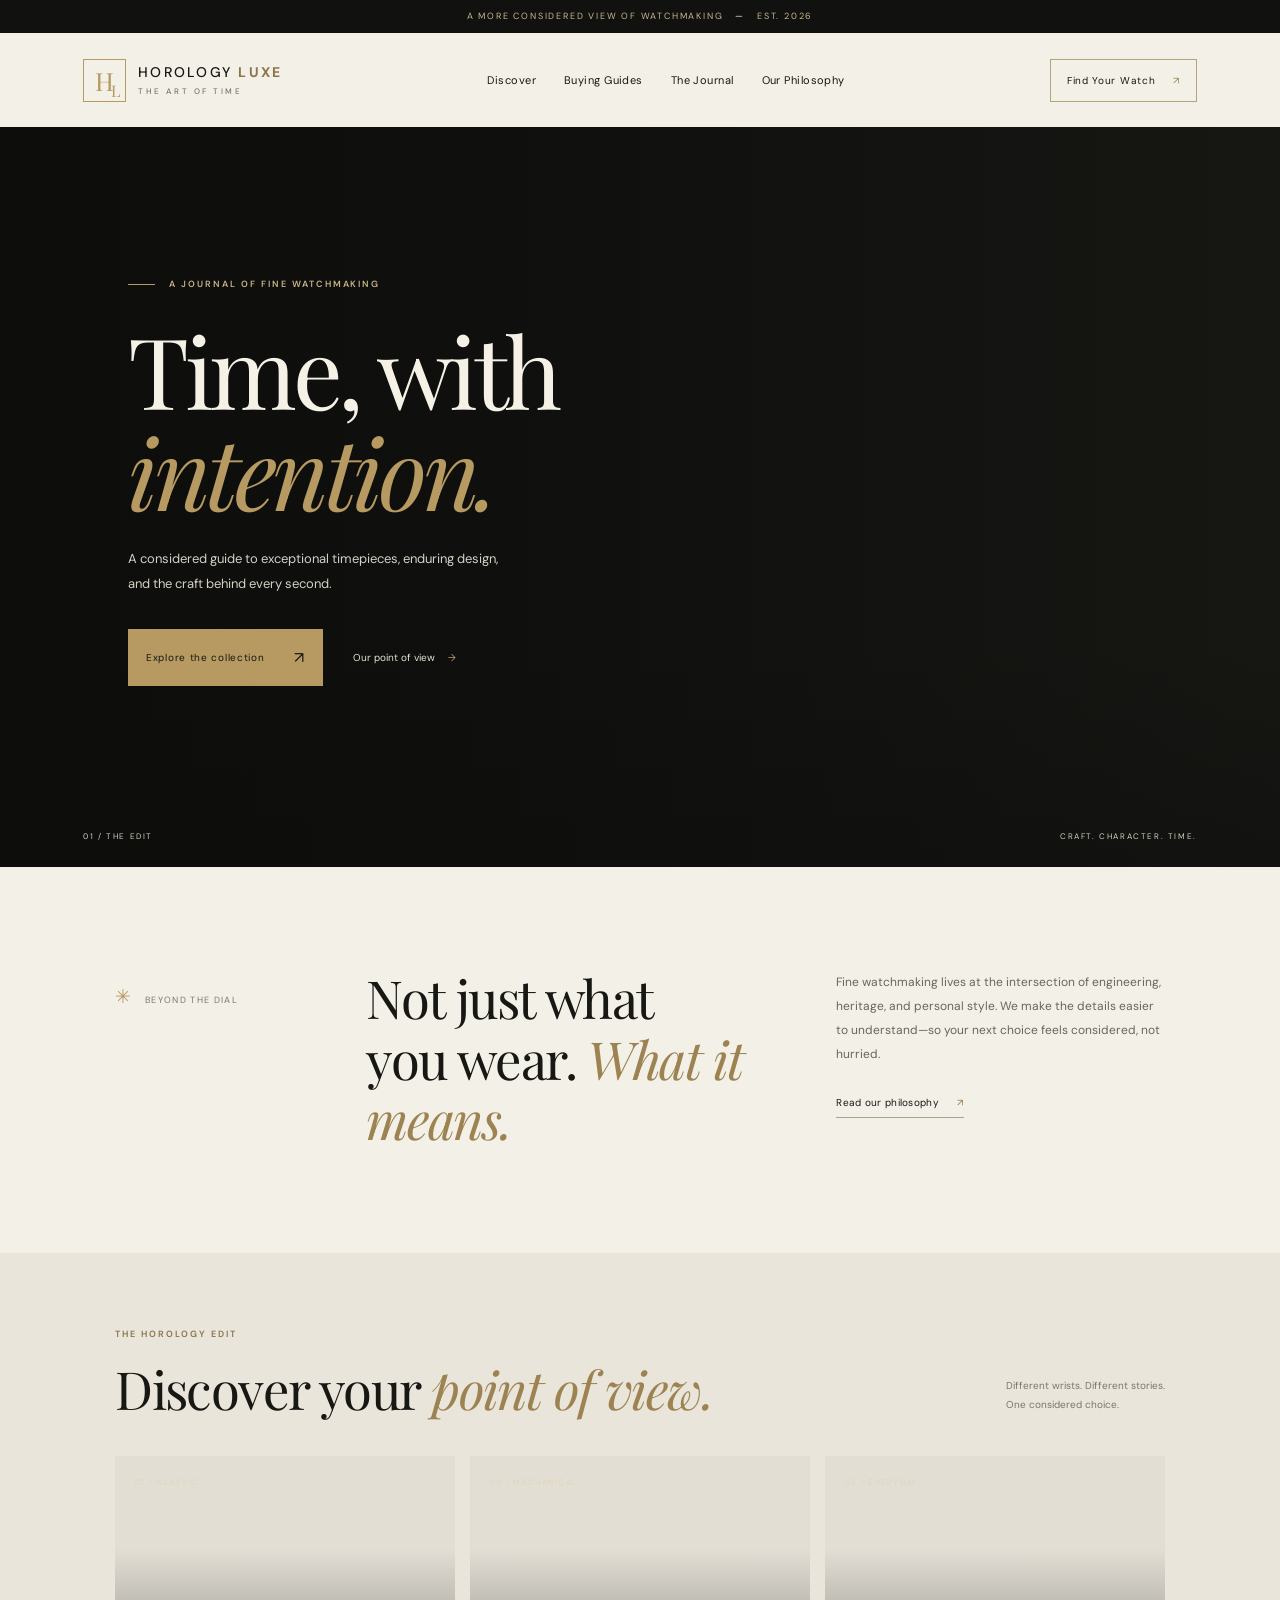
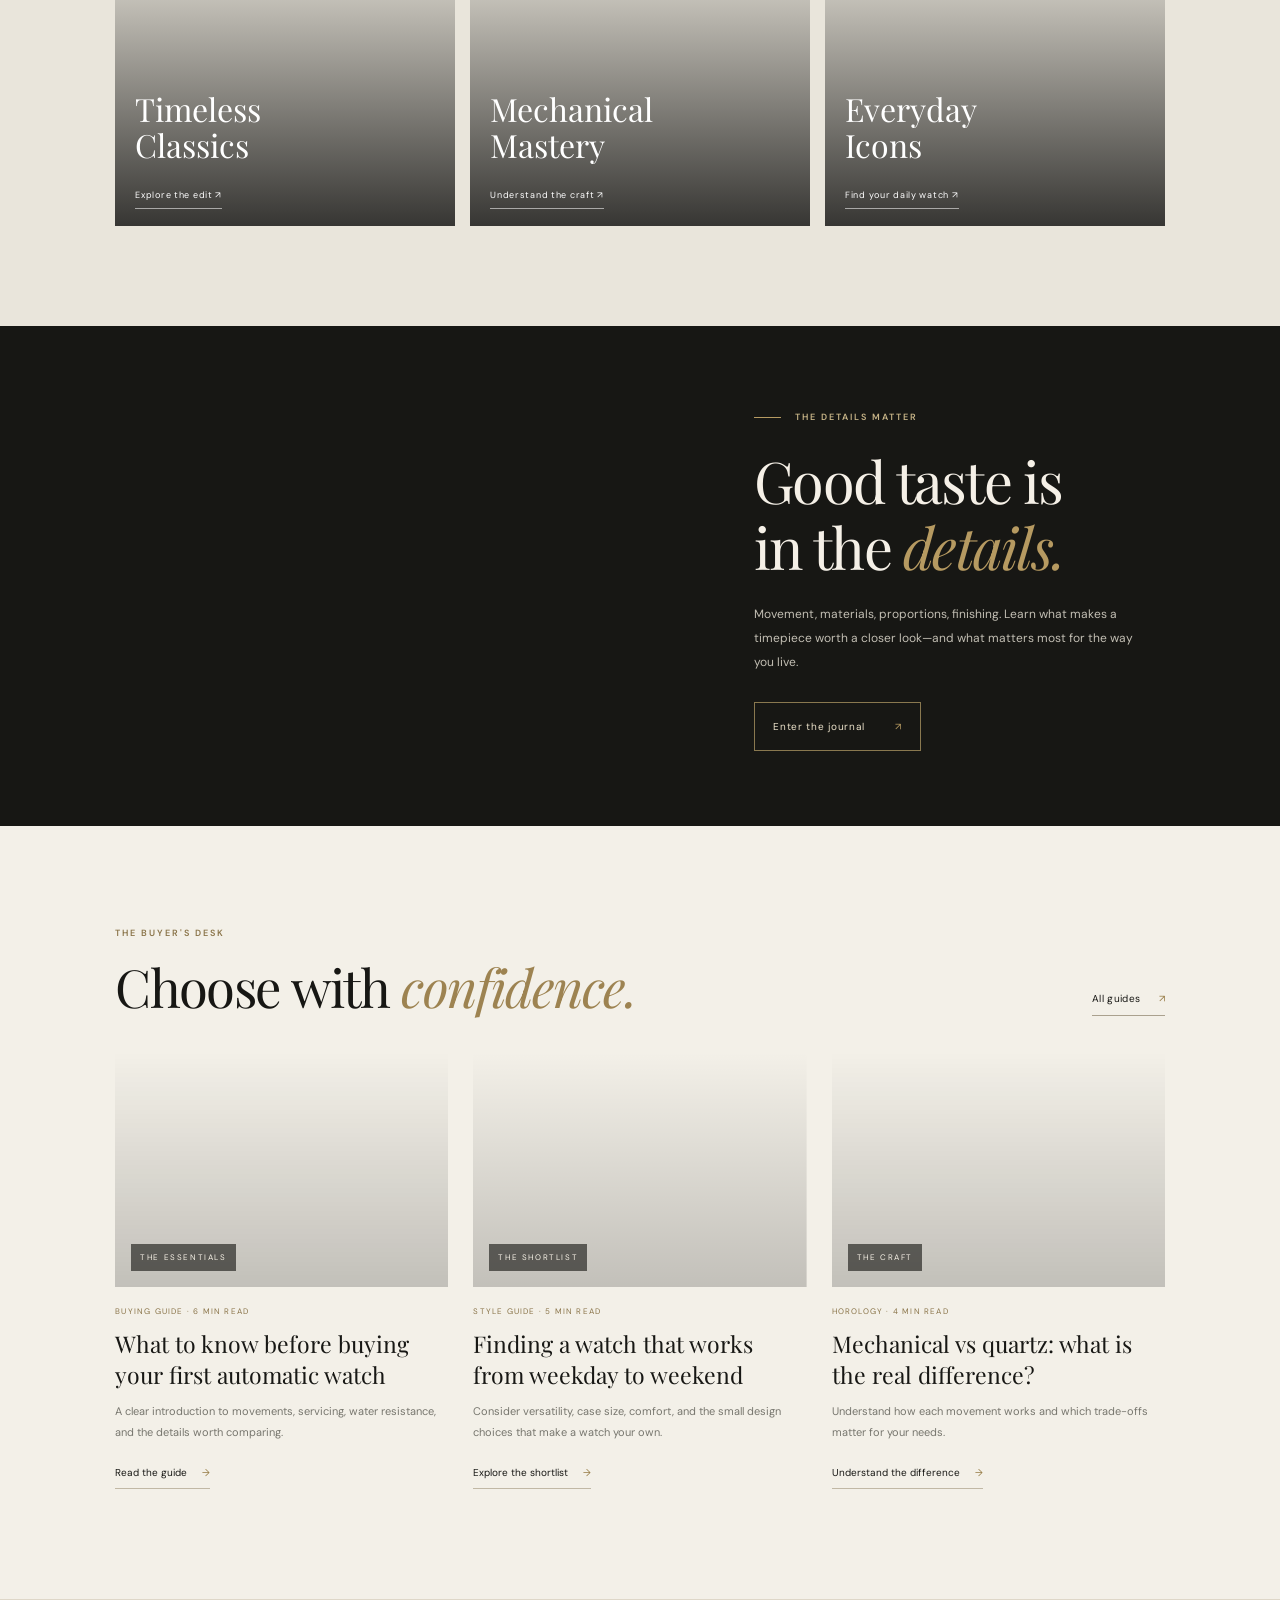
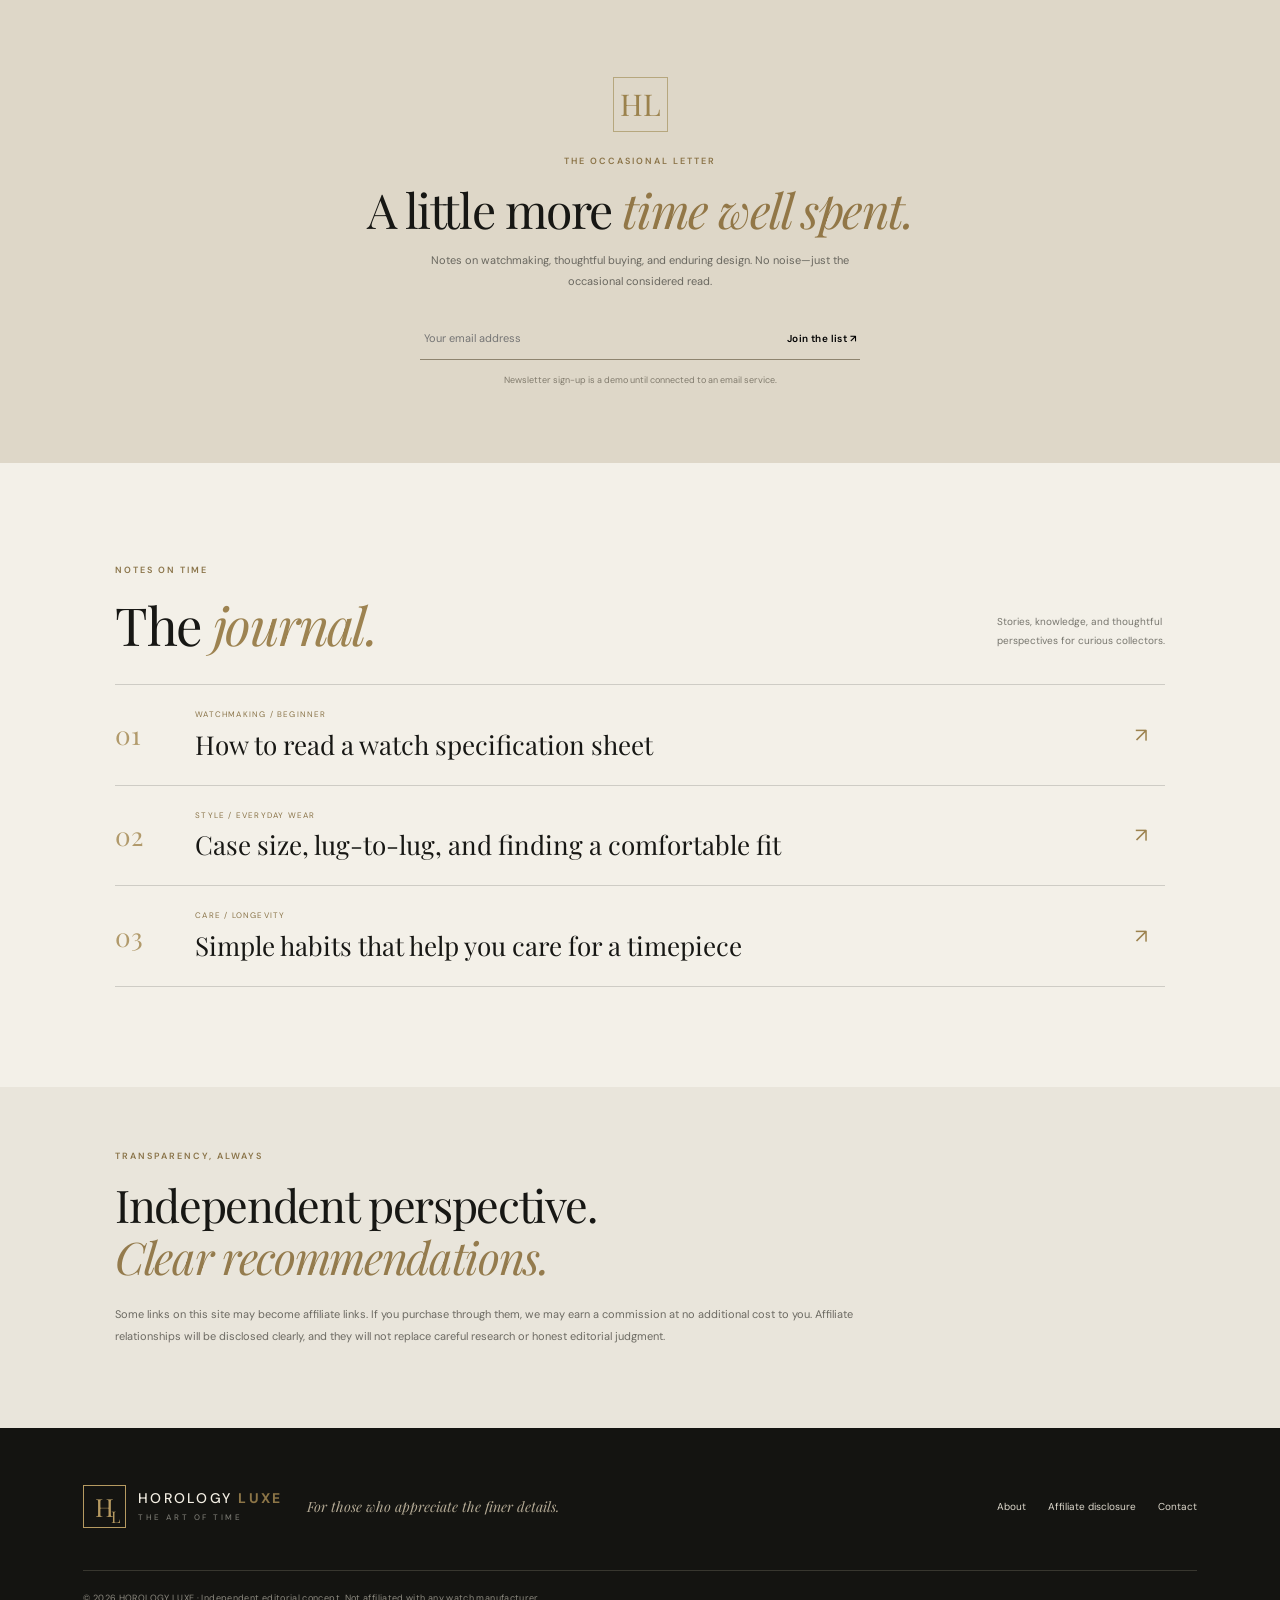
==== index.html @ 337c34c6 "Add files via upload" ====
<!doctype html>
<html lang="en">
<head>
  <meta charset="utf-8">
  <meta name="viewport" content="width=device-width, initial-scale=1">
  <meta name="description" content="HOROLOGY LUXE explores fine watchmaking through considered reviews, buying guides, and stories behind timeless timepieces.">
  <meta name="theme-color" content="#11110f">
  <title>HOROLOGY LUXE — The Art of Timeless Timepieces</title>
  <link rel="preconnect" href="https://fonts.googleapis.com">
  <link rel="preconnect" href="https://fonts.gstatic.com" crossorigin>
  <link href="https://fonts.googleapis.com/css2?family=DM+Sans:wght@400;500;600;700&family=Playfair+Display:wght@400;500;600&display=swap" rel="stylesheet">
  <link rel="stylesheet" href="style.css">
</head>
<body>
  <div class="announcement">A MORE CONSIDERED VIEW OF WATCHMAKING <span>—</span> EST. 2026</div>
  <header class="site-header">
    <a class="wordmark" href="#" aria-label="Horology Luxe home">
      <span class="monogram">H<span>L</span></span>
      <span class="brand-name">HOROLOGY <b>LUXE</b><small>THE ART OF TIME</small></span>
    </a>
    <button class="menu-toggle" aria-label="Open navigation" aria-expanded="false">☰</button>
    <nav class="nav">
      <a href="#discover">Discover</a><a href="#guides">Buying Guides</a><a href="#journal">The Journal</a><a href="#about">Our Philosophy</a>
    </nav>
    <a class="header-cta" href="#guides">Find Your Watch <span>↗</span></a>
  </header>

  <main>
    <section class="hero">
      <div class="hero-image" role="img" aria-label="Luxury wristwatch in a dramatic, dark editorial setting"></div>
      <div class="hero-shade"></div>
      <div class="hero-content">
        <p class="eyebrow"><span class="eyebrow-line"></span> A JOURNAL OF FINE WATCHMAKING</p>
        <h1>Time, with<br><em>intention.</em></h1>
        <p class="hero-copy">A considered guide to exceptional timepieces, enduring design, and the craft behind every second.</p>
        <div class="hero-actions"><a class="button button-gold" href="#discover">Explore the collection <span>↗</span></a><a class="text-link" href="#about">Our point of view <span>→</span></a></div>
      </div>
      <div class="hero-caption"><span>01 / THE EDIT</span><span>CRAFT. CHARACTER. TIME.</span></div>
    </section>

    <section class="intro section-wrap" id="about">
      <div class="intro-label"><span class="tiny-mark">✳</span> BEYOND THE DIAL</div>
      <div class="intro-main"><h2>Not just what<br>you wear. <em>What it means.</em></h2></div>
      <div class="intro-copy"><p>Fine watchmaking lives at the intersection of engineering, heritage, and personal style. We make the details easier to understand—so your next choice feels considered, not hurried.</p><a class="underlined-link" href="#journal">Read our philosophy <span>↗</span></a></div>
    </section>

    <section class="discover section-wrap" id="discover">
      <div class="section-heading"><div><p class="eyebrow dark">THE HOROLOGY EDIT</p><h2>Discover your <em>point of view.</em></h2></div><p class="section-note">Different wrists. Different stories.<br>One considered choice.</p></div>
      <div class="category-grid">
        <a class="category-card cat-one" href="#guides"><span class="card-index">01 / CLASSIC</span><div><h3>Timeless<br>Classics</h3><span class="card-link">Explore the edit ↗</span></div></a>
        <a class="category-card cat-two" href="#guides"><span class="card-index">02 / MECHANICAL</span><div><h3>Mechanical<br>Mastery</h3><span class="card-link">Understand the craft ↗</span></div></a>
        <a class="category-card cat-three" href="#guides"><span class="card-index">03 / EVERYDAY</span><div><h3>Everyday<br>Icons</h3><span class="card-link">Find your daily watch ↗</span></div></a>
      </div>
    </section>

    <section class="feature-band">
      <div class="feature-photo" role="img" aria-label="Close-up detail of a finely made watch"></div>
      <div class="feature-text"><p class="eyebrow"><span class="eyebrow-line"></span> THE DETAILS MATTER</p><h2>Good taste is<br>in the <em>details.</em></h2><p>Movement, materials, proportions, finishing. Learn what makes a timepiece worth a closer look—and what matters most for the way you live.</p><a class="button button-outline" href="#journal">Enter the journal <span>↗</span></a></div>
    </section>

    <section class="guides section-wrap" id="guides">
      <div class="section-heading"><div><p class="eyebrow dark">THE BUYER'S DESK</p><h2>Choose with <em>confidence.</em></h2></div><a class="underlined-link" href="#journal">All guides <span>↗</span></a></div>
      <div class="guide-grid">
        <article class="guide-card"><div class="guide-art art-1"><span>THE ESSENTIALS</span></div><p class="article-meta">BUYING GUIDE · 6 MIN READ</p><h3>What to know before buying your first automatic watch</h3><p class="guide-desc">A clear introduction to movements, servicing, water resistance, and the details worth comparing.</p><a href="#disclosure" class="read-link">Read the guide <span>→</span></a></article>
        <article class="guide-card"><div class="guide-art art-2"><span>THE SHORTLIST</span></div><p class="article-meta">STYLE GUIDE · 5 MIN READ</p><h3>Finding a watch that works from weekday to weekend</h3><p class="guide-desc">Consider versatility, case size, comfort, and the small design choices that make a watch your own.</p><a href="#disclosure" class="read-link">Explore the shortlist <span>→</span></a></article>
        <article class="guide-card"><div class="guide-art art-3"><span>THE CRAFT</span></div><p class="article-meta">HOROLOGY · 4 MIN READ</p><h3>Mechanical vs quartz: what is the real difference?</h3><p class="guide-desc">Understand how each movement works and which trade-offs matter for your needs.</p><a href="#disclosure" class="read-link">Understand the difference <span>→</span></a></article>
      </div>
    </section>

    <section class="newsletter">
      <div class="newsletter-mark">HL</div><p class="eyebrow">THE OCCASIONAL LETTER</p><h2>A little more <em>time well spent.</em></h2><p>Notes on watchmaking, thoughtful buying, and enduring design. No noise—just the occasional considered read.</p>
      <form id="newsletter-form"><label class="sr-only" for="email">Email address</label><input id="email" type="email" placeholder="Your email address" required><button type="submit">Join the list ↗</button></form><small id="form-message">Newsletter sign-up is a demo until connected to an email service.</small>
    </section>

    <section class="journal section-wrap" id="journal">
      <div class="section-heading"><div><p class="eyebrow dark">NOTES ON TIME</p><h2>The <em>journal.</em></h2></div><p class="section-note">Stories, knowledge, and thoughtful<br>perspectives for curious collectors.</p></div>
      <div class="journal-row"><span class="journal-number">01</span><div><p class="article-meta">WATCHMAKING / BEGINNER</p><h3>How to read a watch specification sheet</h3></div><span class="journal-arrow">↗</span></div>
      <div class="journal-row"><span class="journal-number">02</span><div><p class="article-meta">STYLE / EVERYDAY WEAR</p><h3>Case size, lug-to-lug, and finding a comfortable fit</h3></div><span class="journal-arrow">↗</span></div>
      <div class="journal-row"><span class="journal-number">03</span><div><p class="article-meta">CARE / LONGEVITY</p><h3>Simple habits that help you care for a timepiece</h3></div><span class="journal-arrow">↗</span></div>
    </section>

    <section class="disclosure section-wrap" id="disclosure"><p class="eyebrow dark">TRANSPARENCY, ALWAYS</p><h2>Independent perspective.<br><em>Clear recommendations.</em></h2><p>Some links on this site may become affiliate links. If you purchase through them, we may earn a commission at no additional cost to you. Affiliate relationships will be disclosed clearly, and they will not replace careful research or honest editorial judgment.</p></section>
  </main>

  <footer class="footer">
    <a class="wordmark footer-brand" href="#"><span class="monogram">H<span>L</span></span><span class="brand-name">HOROLOGY <b>LUXE</b><small>THE ART OF TIME</small></span></a>
    <p>For those who appreciate the finer details.</p>
    <div class="footer-links"><a href="#about">About</a><a href="#disclosure">Affiliate disclosure</a><a href="mailto:hello@example.com">Contact</a></div>
    <small>© 2026 HOROLOGY LUXE · Independent editorial concept. Not affiliated with any watch manufacturer.</small>
  </footer>
  <script src="script.js"></script>
</body>
</html>
---- style.css ----
*{box-sizing:border-box} :root{--ink:#171714;--paper:#f3f0e8;--cream:#e8e2d5;--gold:#b69a61;--muted:#77766f;--line:rgba(28,28,24,.17);--serif:"Playfair Display",Georgia,serif;--sans:"DM Sans",Arial,sans-serif}html{scroll-behavior:smooth}body{margin:0;background:var(--paper);color:var(--ink);font-family:var(--sans);font-size:14px;line-height:1.7}a{color:inherit;text-decoration:none}.announcement{background:#11110f;color:#c6b78e;text-align:center;letter-spacing:.2em;font-size:9px;padding:9px 12px}.announcement span{padding:0 8px;color:#fff}.site-header{height:94px;padding:0 6.5%;display:flex;align-items:center;justify-content:space-between;background:var(--paper);gap:24px}.wordmark{display:flex;align-items:center;gap:12px}.monogram{width:43px;height:43px;border:1px solid var(--gold);display:grid;place-items:center;font:25px var(--serif);position:relative;color:var(--gold)}.monogram span{font-size:16px;position:absolute;right:5px;bottom:0}.brand-name{font:500 14px var(--sans);letter-spacing:.16em;line-height:1.35}.brand-name b{font-weight:700;color:#8c7547}.brand-name small{display:block;font-size:8px;letter-spacing:.32em;color:var(--muted);margin-top:4px}.nav{display:flex;gap:28px;font-size:11px;letter-spacing:.04em}.nav a:hover,.footer-links a:hover{color:#9a7e43}.header-cta{border:1px solid #b3a47e;padding:12px 16px;font-size:10px;letter-spacing:.07em;white-space:nowrap}.header-cta span{margin-left:14px;color:#9c824e}.menu-toggle{display:none;border:0;background:none;font-size:24px}.hero{min-height:610px;height:min(74vw,740px);position:relative;background:#171714;color:#f6f1e7;overflow:hidden}.hero-image{position:absolute;inset:0;background-image:url('https://images.unsplash.com/photo-1523170335258-f5ed11844a49?auto=format&fit=crop&w=2200&q=90');background-size:cover;background-position:center 48%;opacity:.72}.hero-shade{position:absolute;inset:0;background:linear-gradient(90deg,rgba(12,12,11,.91) 0%,rgba(12,12,11,.72) 37%,rgba(12,12,11,.08) 100%),linear-gradient(0deg,rgba(12,12,11,.4),transparent 30%)}.hero-content{position:relative;padding:clamp(75px,11vw,155px) 10% 80px;max-width:900px}.eyebrow{font-size:9px;letter-spacing:.22em;font-weight:600;color:#c7b487}.eyebrow-line{display:inline-block;width:27px;height:1px;background:var(--gold);vertical-align:middle;margin-right:10px}.hero h1{font:400 clamp(56px,7.7vw,108px)/1.02 var(--serif);letter-spacing:-.045em;margin:27px 0}.hero h1 em,.intro h2 em,.section-heading h2 em,.feature-text h2 em,.newsletter h2 em,.disclosure h2 em{font-weight:400;color:var(--gold)}.hero-copy{max-width:390px;color:#d4d0c6;font-size:13px;line-height:1.9}.hero-actions{display:flex;align-items:center;gap:30px;margin-top:32px}.button{display:inline-flex;align-items:center;gap:30px;padding:15px 18px;font-size:10px;letter-spacing:.07em}.button-gold{background:var(--gold);color:#171714}.button-gold span{font-size:16px}.text-link{font-size:10px;color:#e8e2d5}.text-link span{margin-left:10px;color:var(--gold)}.hero-caption{position:absolute;bottom:24px;left:6.5%;right:6.5%;display:flex;justify-content:space-between;font-size:8px;letter-spacing:.2em;color:#d6d0c1}.section-wrap{padding-left:9%;padding-right:9%}.intro{display:grid;grid-template-columns:1fr 2fr 1.5fr;gap:32px;padding-top:100px;padding-bottom:105px;align-items:start}.intro-label{font-size:9px;letter-spacing:.15em;color:#79776e;padding-top:14px}.tiny-mark{color:var(--gold);font-size:19px;margin-right:9px}.intro h2,.section-heading h2,.feature-text h2,.newsletter h2,.disclosure h2{font:400 clamp(34px,4.1vw,54px)/1.15 var(--serif);letter-spacing:-.03em;margin:0}.intro h2 em,.section-heading h2 em{color:#9d8351}.intro-copy p{margin:3px 0 24px;color:#67665e;font-size:12px;line-height:2}.underlined-link{font-size:10px;border-bottom:1px solid #aaa18e;padding-bottom:8px;letter-spacing:.03em}.underlined-link span{margin-left:15px;color:#967a43}.discover{padding-top:74px;padding-bottom:100px;background:#e9e5db}.section-heading{display:flex;justify-content:space-between;align-items:end;gap:24px;margin-bottom:38px}.eyebrow.dark{color:#8a7449;margin:0 0 15px}.section-note{font-size:10px;line-height:1.9;color:#77766e;margin:0 0 4px}.category-grid{display:grid;grid-template-columns:repeat(3,1fr);gap:15px}.category-card{height:370px;position:relative;display:flex;flex-direction:column;justify-content:space-between;padding:20px;color:white;background-size:cover;background-position:center;overflow:hidden}.category-card:before{content:"";position:absolute;inset:0;background:linear-gradient(0deg,rgba(10,10,9,.8),rgba(10,10,9,.03) 75%);transition:background .3s}.category-card:hover:before{background:linear-gradient(0deg,rgba(10,10,9,.88),rgba(10,10,9,.12))}.cat-one{background-image:url('https://images.unsplash.com/photo-1524805444758-089113d48a6d?auto=format&fit=crop&w=900&q=85')}.cat-two{background-image:url('https://images.unsplash.com/photo-1547996160-81dfa63595aa?auto=format&fit=crop&w=900&q=85')}.cat-three{background-image:url('https://images.unsplash.com/photo-1524592094714-0f0654e20314?auto=format&fit=crop&w=900&q=85')}.card-index,.category-card>div{position:relative}.card-index{font-size:8px;letter-spacing:.16em;color:#e2d5b4}.category-card h3{font:400 32px/1.15 var(--serif);margin:0 0 18px}.card-link{font-size:9px;letter-spacing:.08em;border-bottom:1px solid rgba(255,255,255,.55);padding-bottom:7px}.feature-band{display:grid;grid-template-columns:1.08fr 1fr;background:#171714;color:#f5f0e7;min-height:480px}.feature-photo{background-image:url('https://images.unsplash.com/photo-1508685096489-7aacd43bd3b1?auto=format&fit=crop&w=1300&q=85');background-size:cover;background-position:center;min-height:480px}.feature-text{padding:75px clamp(32px,7vw,105px);align-self:center}.feature-text h2{font-size:clamp(38px,4.5vw,58px);margin:22px 0}.feature-text>p:not(.eyebrow){font-size:12px;line-height:2;color:#c2beb3;max-width:390px;margin-bottom:28px}.button-outline{border:1px solid #89784f;color:#eee4cc}.button-outline span{color:var(--gold)}.guides{padding-top:100px;padding-bottom:110px}.guides .section-heading{margin-bottom:36px}.guide-grid{display:grid;grid-template-columns:repeat(3,1fr);gap:25px}.guide-art{height:235px;background-size:cover;background-position:center;display:flex;align-items:flex-end;padding:16px}.guide-art span{font-size:8px;letter-spacing:.2em;color:#f8f3e8;background:rgba(15,15,13,.6);padding:7px 9px}.art-1{background-image:linear-gradient(0deg,rgba(0,0,0,.2),transparent),url('https://images.unsplash.com/photo-1547996160-81dfa63595aa?auto=format&fit=crop&w=800&q=80')}.art-2{background-image:linear-gradient(0deg,rgba(0,0,0,.2),transparent),url('https://images.unsplash.com/photo-1524805444758-089113d48a6d?auto=format&fit=crop&w=800&q=80')}.art-3{background-image:linear-gradient(0deg,rgba(0,0,0,.2),transparent),url('https://images.unsplash.com/photo-1508685096489-7aacd43bd3b1?auto=format&fit=crop&w=800&q=80')}.article-meta{font-size:8px;letter-spacing:.15em;color:#8a7449;margin:18px 0 9px}.guide-card h3{font:400 23px/1.35 var(--serif);margin:0 0 10px}.guide-desc{font-size:11px;color:#77766e;line-height:1.9}.read-link{font-size:10px;border-bottom:1px solid #c1b8a5;display:inline-block;padding-bottom:7px;margin-top:10px}.read-link span{color:#9a804b;margin-left:12px}.newsletter{background:#ded7c8;text-align:center;padding:78px 20px 75px}.newsletter-mark{font:30px var(--serif);color:#9b824d;border:1px solid #b6a77e;width:55px;height:55px;display:grid;place-items:center;margin:0 auto 22px}.newsletter .eyebrow{color:#8b7448}.newsletter h2{font-size:clamp(33px,4vw,48px);margin:13px 0}.newsletter h2 em{color:#927747}.newsletter>p:not(.eyebrow){max-width:460px;margin:0 auto 25px;font-size:11px;color:#69675f;line-height:1.9}.newsletter form{display:flex;max-width:440px;margin:auto;border-bottom:1px solid #8e846f}.newsletter input{flex:1;min-width:0;background:transparent;border:0;padding:14px 4px;font:11px var(--sans);outline:none}.newsletter button{border:0;background:transparent;font:600 10px var(--sans);letter-spacing:.04em;cursor:pointer;padding:0 4px}.newsletter small{display:block;color:#817b6d;font-size:9px;margin-top:13px}.journal{padding-top:100px;padding-bottom:100px}.journal .section-heading{margin-bottom:30px}.journal-row{display:grid;grid-template-columns:60px 1fr 30px;align-items:center;border-top:1px solid var(--line);padding:23px 0;gap:20px}.journal-row:last-child{border-bottom:1px solid var(--line)}.journal-number{font:26px var(--serif);color:#b19a6b}.journal-row .article-meta{margin:0 0 5px}.journal-row h3{font:400 clamp(18px,2.2vw,26px) var(--serif);margin:0}.journal-arrow{font-size:20px;color:#9c824e}.disclosure{padding-top:62px;padding-bottom:70px;background:#e9e5db}.disclosure h2{font-size:clamp(30px,3.7vw,45px);margin:14px 0 20px}.disclosure h2 em{color:#947b4d}.disclosure>p:last-child{max-width:740px;font-size:11px;color:#6c6a62;line-height:2}.footer{background:#141411;color:#ddd8cc;padding:55px 6.5% 25px;display:flex;align-items:center;gap:25px;flex-wrap:wrap}.footer-brand .brand-name{color:#f3eee3}.footer>p{font:italic 14px var(--serif);color:#b4aa95;margin-right:auto}.footer-links{display:flex;gap:22px;font-size:10px}.footer>small{width:100%;border-top:1px solid #38372f;padding-top:20px;margin-top:15px;font-size:9px;color:#8d8a80;letter-spacing:.04em}.sr-only{position:absolute;width:1px;height:1px;padding:0;margin:-1px;overflow:hidden;clip:rect(0,0,0,0);white-space:nowrap;border:0}
@media(max-width:900px){.site-header{padding:0 4%;gap:14px}.nav{gap:15px}.header-cta{padding:10px;font-size:9px}.section-wrap{padding-left:6%;padding-right:6%}.intro{grid-template-columns:1fr 2fr;}.intro-copy{grid-column:2}.category-card{height:310px}.feature-text{padding:50px 35px}.guide-art{height:190px}.brand-name{font-size:12px}}
@media(max-width:650px){.announcement{font-size:7px;letter-spacing:.12em}.site-header{height:76px;position:relative}.menu-toggle{display:block;margin-left:auto}.nav{display:none;position:absolute;z-index:10;top:76px;left:0;right:0;background:var(--paper);padding:18px 6%;box-shadow:0 8px 14px #0001;flex-direction:column;gap:14px}.nav.open{display:flex}.header-cta{display:none}.hero{height:650px;min-height:0}.hero-image{background-position:62% center}.hero-shade{background:linear-gradient(90deg,rgba(12,12,11,.88),rgba(12,12,11,.36)),linear-gradient(0deg,rgba(12,12,11,.45),transparent 45%)}.hero-content{padding:110px 7% 60px}.hero h1{font-size:67px}.hero-copy{max-width:310px}.hero-actions{gap:18px;flex-wrap:wrap}.hero-caption{font-size:7px;letter-spacing:.12em}.intro{display:block;padding-top:65px;padding-bottom:70px}.intro-main{margin:25px 0}.intro-copy{max-width:420px}.section-heading{align-items:start;flex-direction:column}.section-note{display:none}.category-grid{grid-template-columns:1fr;gap:12px}.category-card{height:350px}.feature-band{grid-template-columns:1fr}.feature-photo{min-height:300px}.feature-text{padding:55px 7% 65px}.guides{padding-top:70px;padding-bottom:75px}.guide-grid{grid-template-columns:1fr;gap:38px}.guide-art{height:260px}.newsletter{padding:60px 7%}.journal{padding-top:70px;padding-bottom:70px}.journal-row{grid-template-columns:32px 1fr 20px;gap:12px}.journal-number{font-size:22px}.disclosure{padding-top:50px;padding-bottom:55px}.footer{padding:40px 6% 22px;gap:18px}.footer>p{width:100%;order:2;margin:0}.footer-links{width:100%;order:3;flex-wrap:wrap}.footer>small{order:4}.brand-name{font-size:12px}}
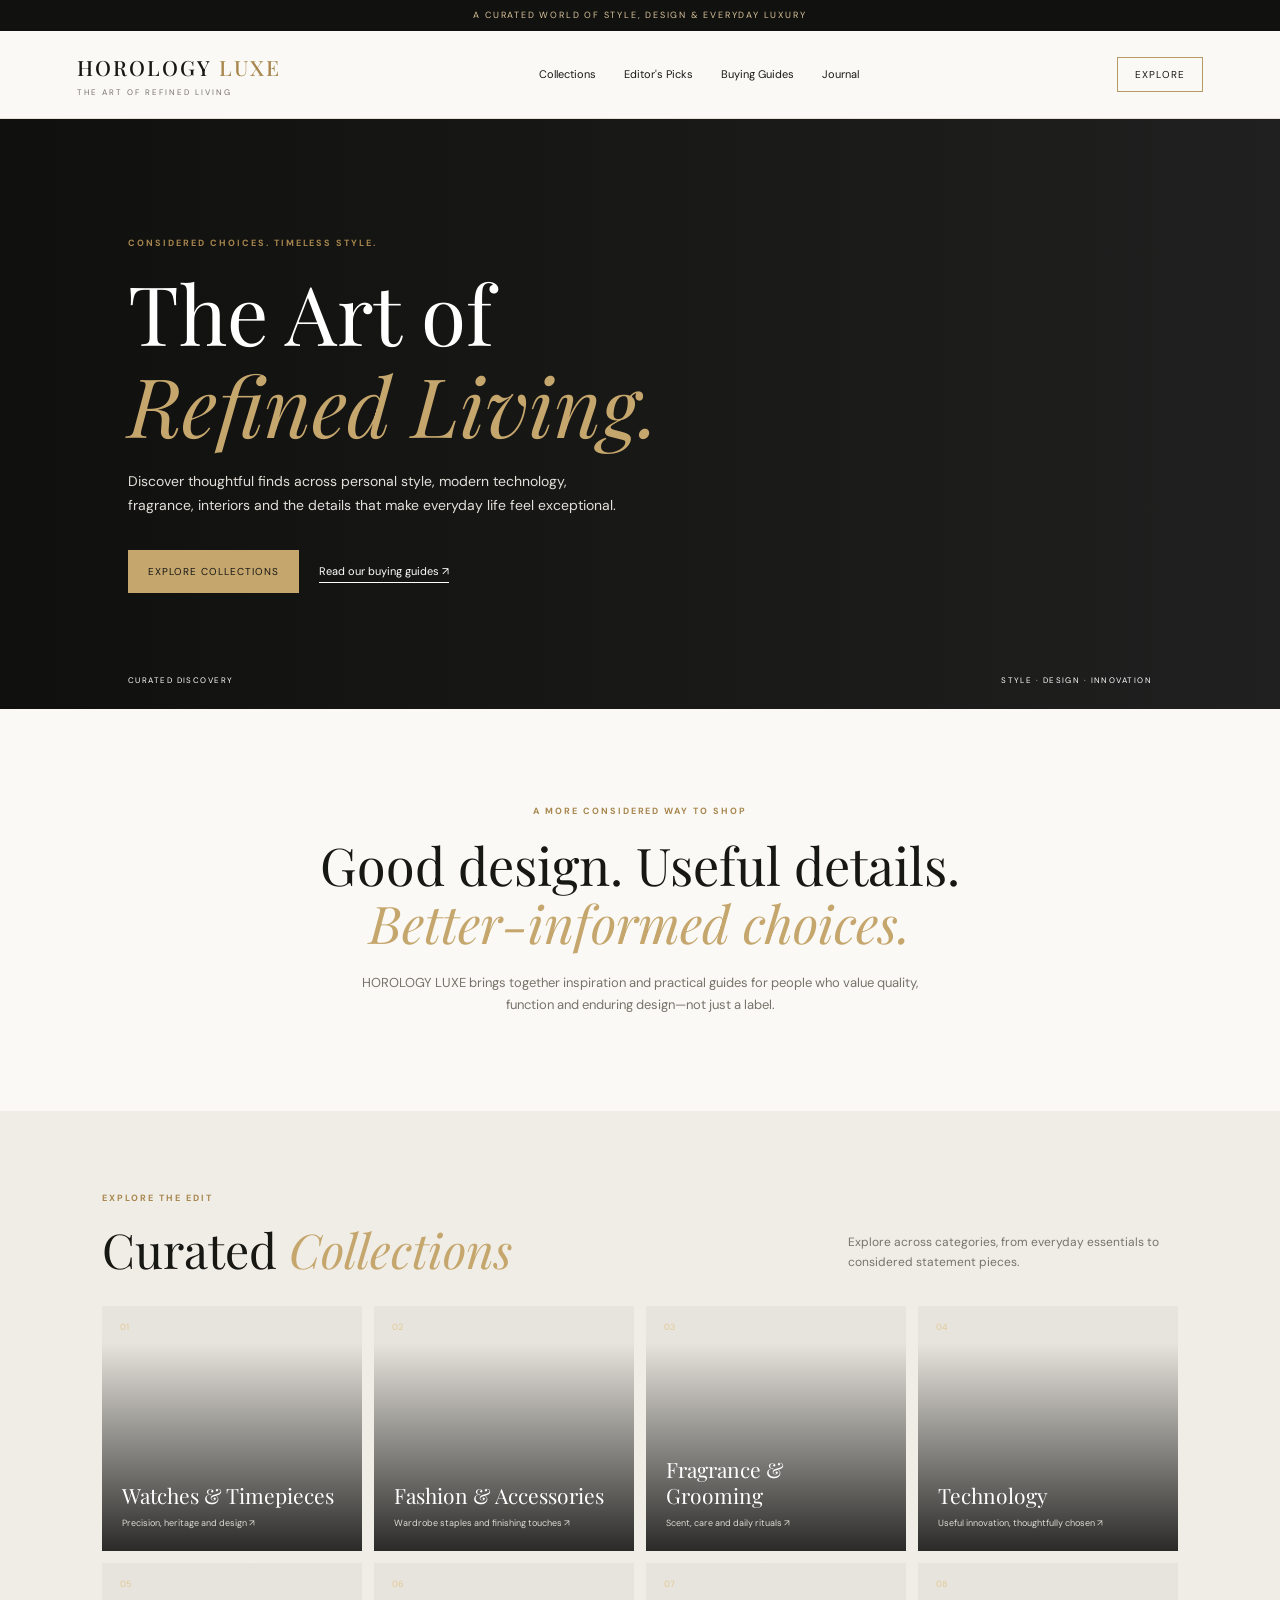
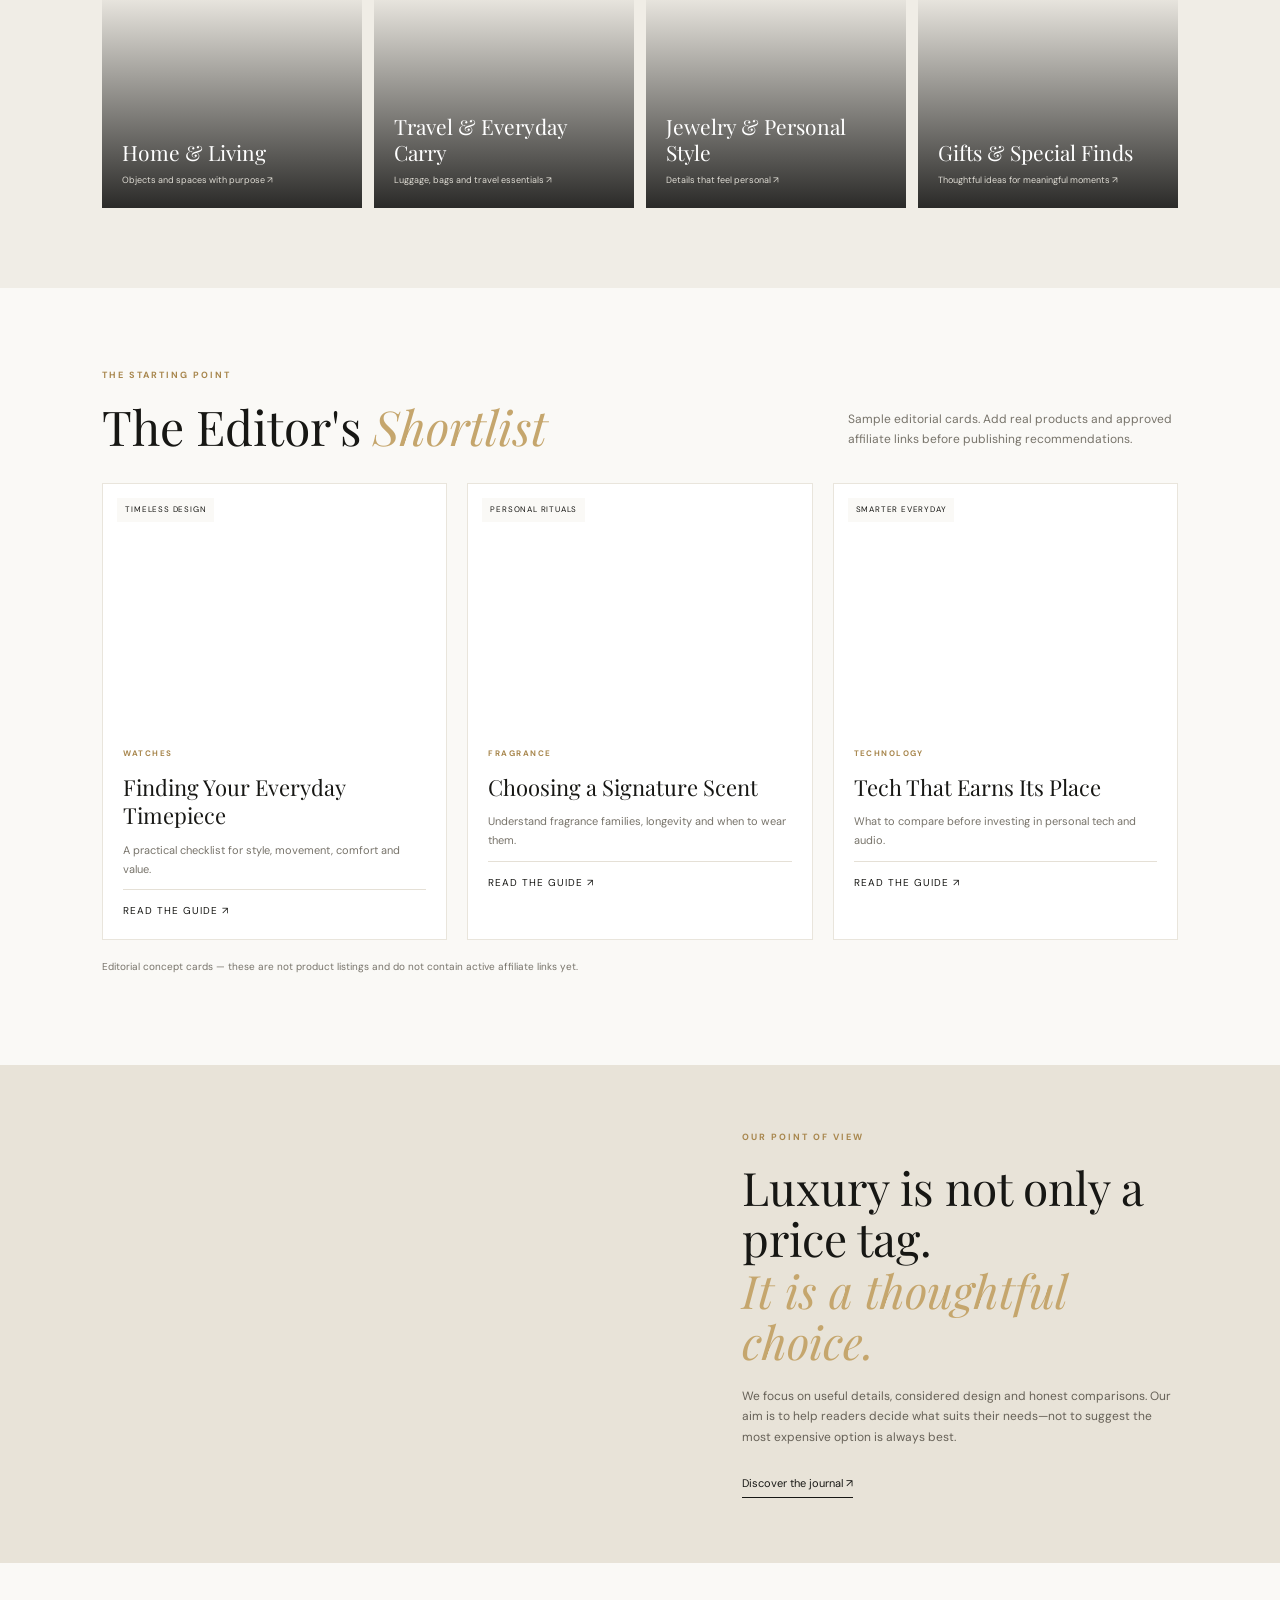
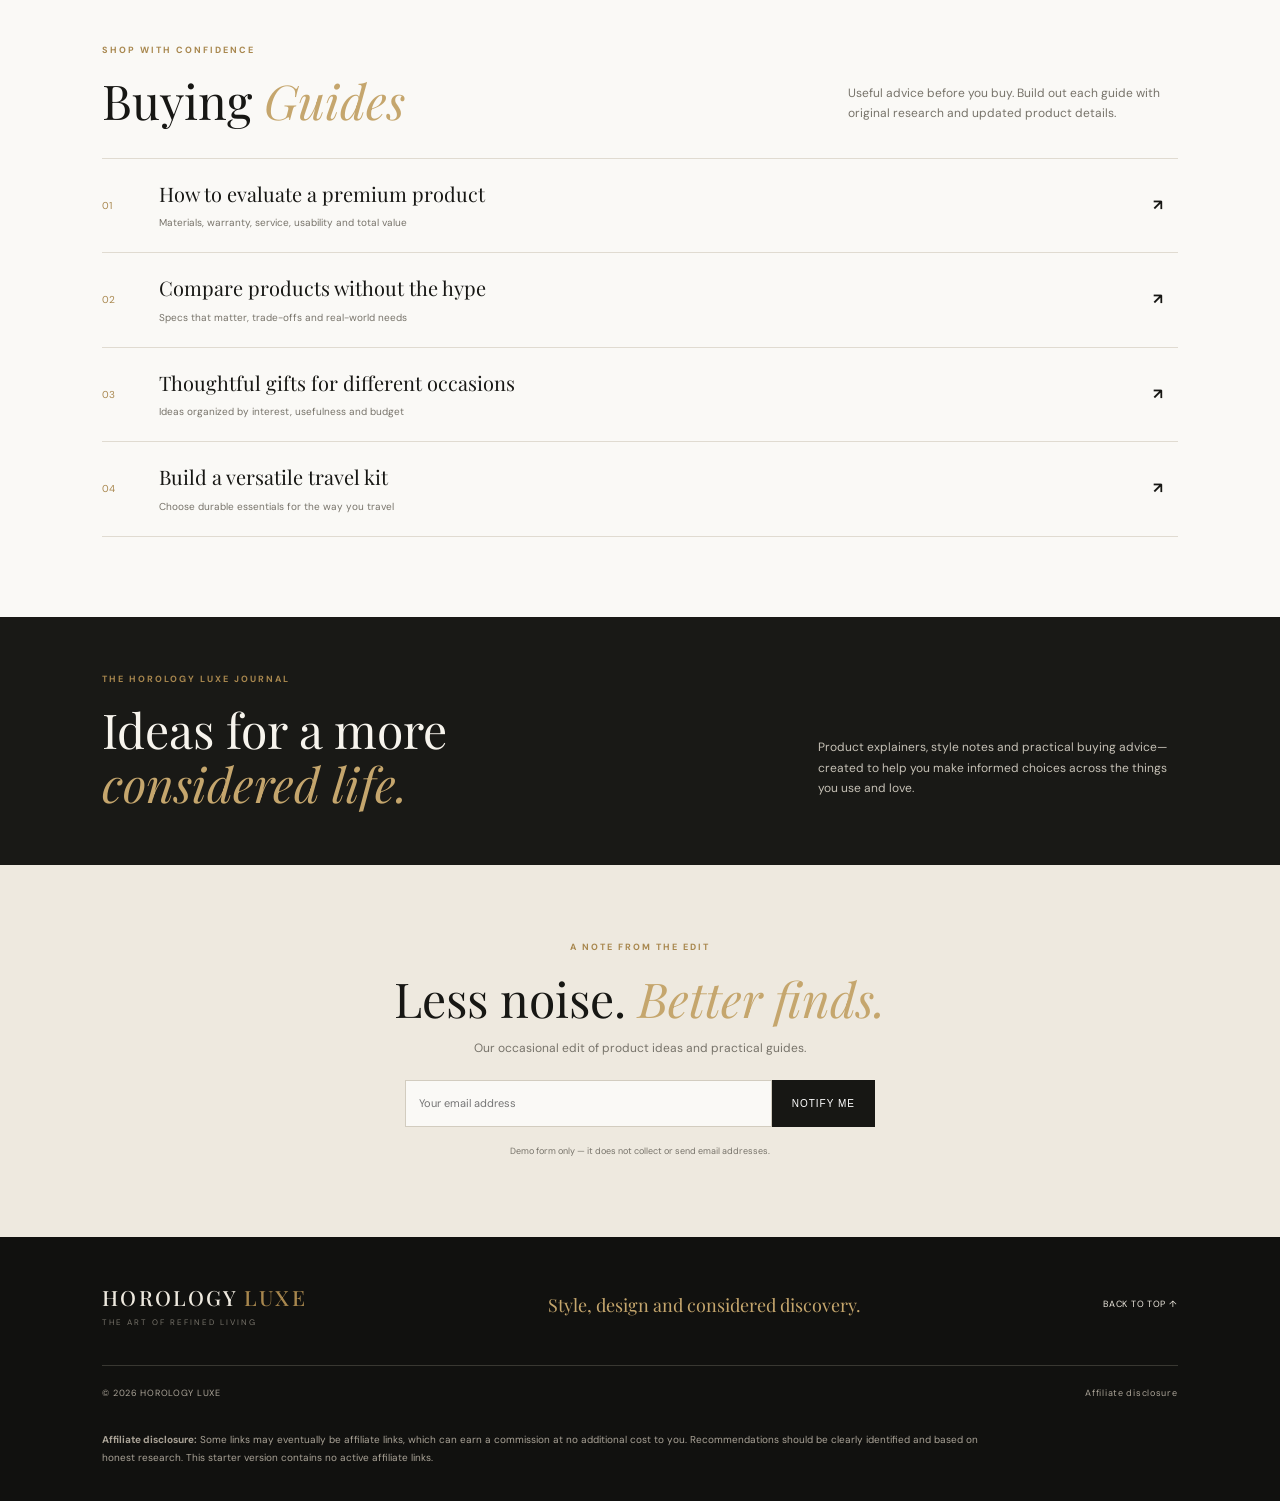
==== commit 16a56e4a: "Add files via upload" ====
--- a/index.html
+++ b/index.html
@@ -1,93 +1,39 @@
 <!doctype html>
-<html lang="en">
-<head>
-  <meta charset="utf-8">
-  <meta name="viewport" content="width=device-width, initial-scale=1">
-  <meta name="description" content="HOROLOGY LUXE explores fine watchmaking through considered reviews, buying guides, and stories behind timeless timepieces.">
-  <meta name="theme-color" content="#11110f">
-  <title>HOROLOGY LUXE — The Art of Timeless Timepieces</title>
-  <link rel="preconnect" href="https://fonts.googleapis.com">
-  <link rel="preconnect" href="https://fonts.gstatic.com" crossorigin>
-  <link href="https://fonts.googleapis.com/css2?family=DM+Sans:wght@400;500;600;700&family=Playfair+Display:wght@400;500;600&display=swap" rel="stylesheet">
-  <link rel="stylesheet" href="style.css">
-</head>
-<body>
-  <div class="announcement">A MORE CONSIDERED VIEW OF WATCHMAKING <span>—</span> EST. 2026</div>
-  <header class="site-header">
-    <a class="wordmark" href="#" aria-label="Horology Luxe home">
-      <span class="monogram">H<span>L</span></span>
-      <span class="brand-name">HOROLOGY <b>LUXE</b><small>THE ART OF TIME</small></span>
-    </a>
-    <button class="menu-toggle" aria-label="Open navigation" aria-expanded="false">☰</button>
-    <nav class="nav">
-      <a href="#discover">Discover</a><a href="#guides">Buying Guides</a><a href="#journal">The Journal</a><a href="#about">Our Philosophy</a>
-    </nav>
-    <a class="header-cta" href="#guides">Find Your Watch <span>↗</span></a>
-  </header>
-
-  <main>
-    <section class="hero">
-      <div class="hero-image" role="img" aria-label="Luxury wristwatch in a dramatic, dark editorial setting"></div>
-      <div class="hero-shade"></div>
-      <div class="hero-content">
-        <p class="eyebrow"><span class="eyebrow-line"></span> A JOURNAL OF FINE WATCHMAKING</p>
-        <h1>Time, with<br><em>intention.</em></h1>
-        <p class="hero-copy">A considered guide to exceptional timepieces, enduring design, and the craft behind every second.</p>
-        <div class="hero-actions"><a class="button button-gold" href="#discover">Explore the collection <span>↗</span></a><a class="text-link" href="#about">Our point of view <span>→</span></a></div>
-      </div>
-      <div class="hero-caption"><span>01 / THE EDIT</span><span>CRAFT. CHARACTER. TIME.</span></div>
-    </section>
-
-    <section class="intro section-wrap" id="about">
-      <div class="intro-label"><span class="tiny-mark">✳</span> BEYOND THE DIAL</div>
-      <div class="intro-main"><h2>Not just what<br>you wear. <em>What it means.</em></h2></div>
-      <div class="intro-copy"><p>Fine watchmaking lives at the intersection of engineering, heritage, and personal style. We make the details easier to understand—so your next choice feels considered, not hurried.</p><a class="underlined-link" href="#journal">Read our philosophy <span>↗</span></a></div>
-    </section>
-
-    <section class="discover section-wrap" id="discover">
-      <div class="section-heading"><div><p class="eyebrow dark">THE HOROLOGY EDIT</p><h2>Discover your <em>point of view.</em></h2></div><p class="section-note">Different wrists. Different stories.<br>One considered choice.</p></div>
-      <div class="category-grid">
-        <a class="category-card cat-one" href="#guides"><span class="card-index">01 / CLASSIC</span><div><h3>Timeless<br>Classics</h3><span class="card-link">Explore the edit ↗</span></div></a>
-        <a class="category-card cat-two" href="#guides"><span class="card-index">02 / MECHANICAL</span><div><h3>Mechanical<br>Mastery</h3><span class="card-link">Understand the craft ↗</span></div></a>
-        <a class="category-card cat-three" href="#guides"><span class="card-index">03 / EVERYDAY</span><div><h3>Everyday<br>Icons</h3><span class="card-link">Find your daily watch ↗</span></div></a>
-      </div>
-    </section>
-
-    <section class="feature-band">
-      <div class="feature-photo" role="img" aria-label="Close-up detail of a finely made watch"></div>
-      <div class="feature-text"><p class="eyebrow"><span class="eyebrow-line"></span> THE DETAILS MATTER</p><h2>Good taste is<br>in the <em>details.</em></h2><p>Movement, materials, proportions, finishing. Learn what makes a timepiece worth a closer look—and what matters most for the way you live.</p><a class="button button-outline" href="#journal">Enter the journal <span>↗</span></a></div>
-    </section>
-
-    <section class="guides section-wrap" id="guides">
-      <div class="section-heading"><div><p class="eyebrow dark">THE BUYER'S DESK</p><h2>Choose with <em>confidence.</em></h2></div><a class="underlined-link" href="#journal">All guides <span>↗</span></a></div>
-      <div class="guide-grid">
-        <article class="guide-card"><div class="guide-art art-1"><span>THE ESSENTIALS</span></div><p class="article-meta">BUYING GUIDE · 6 MIN READ</p><h3>What to know before buying your first automatic watch</h3><p class="guide-desc">A clear introduction to movements, servicing, water resistance, and the details worth comparing.</p><a href="#disclosure" class="read-link">Read the guide <span>→</span></a></article>
-        <article class="guide-card"><div class="guide-art art-2"><span>THE SHORTLIST</span></div><p class="article-meta">STYLE GUIDE · 5 MIN READ</p><h3>Finding a watch that works from weekday to weekend</h3><p class="guide-desc">Consider versatility, case size, comfort, and the small design choices that make a watch your own.</p><a href="#disclosure" class="read-link">Explore the shortlist <span>→</span></a></article>
-        <article class="guide-card"><div class="guide-art art-3"><span>THE CRAFT</span></div><p class="article-meta">HOROLOGY · 4 MIN READ</p><h3>Mechanical vs quartz: what is the real difference?</h3><p class="guide-desc">Understand how each movement works and which trade-offs matter for your needs.</p><a href="#disclosure" class="read-link">Understand the difference <span>→</span></a></article>
-      </div>
-    </section>
-
-    <section class="newsletter">
-      <div class="newsletter-mark">HL</div><p class="eyebrow">THE OCCASIONAL LETTER</p><h2>A little more <em>time well spent.</em></h2><p>Notes on watchmaking, thoughtful buying, and enduring design. No noise—just the occasional considered read.</p>
-      <form id="newsletter-form"><label class="sr-only" for="email">Email address</label><input id="email" type="email" placeholder="Your email address" required><button type="submit">Join the list ↗</button></form><small id="form-message">Newsletter sign-up is a demo until connected to an email service.</small>
-    </section>
-
-    <section class="journal section-wrap" id="journal">
-      <div class="section-heading"><div><p class="eyebrow dark">NOTES ON TIME</p><h2>The <em>journal.</em></h2></div><p class="section-note">Stories, knowledge, and thoughtful<br>perspectives for curious collectors.</p></div>
-      <div class="journal-row"><span class="journal-number">01</span><div><p class="article-meta">WATCHMAKING / BEGINNER</p><h3>How to read a watch specification sheet</h3></div><span class="journal-arrow">↗</span></div>
-      <div class="journal-row"><span class="journal-number">02</span><div><p class="article-meta">STYLE / EVERYDAY WEAR</p><h3>Case size, lug-to-lug, and finding a comfortable fit</h3></div><span class="journal-arrow">↗</span></div>
-      <div class="journal-row"><span class="journal-number">03</span><div><p class="article-meta">CARE / LONGEVITY</p><h3>Simple habits that help you care for a timepiece</h3></div><span class="journal-arrow">↗</span></div>
-    </section>
-
-    <section class="disclosure section-wrap" id="disclosure"><p class="eyebrow dark">TRANSPARENCY, ALWAYS</p><h2>Independent perspective.<br><em>Clear recommendations.</em></h2><p>Some links on this site may become affiliate links. If you purchase through them, we may earn a commission at no additional cost to you. Affiliate relationships will be disclosed clearly, and they will not replace careful research or honest editorial judgment.</p></section>
-  </main>
-
-  <footer class="footer">
-    <a class="wordmark footer-brand" href="#"><span class="monogram">H<span>L</span></span><span class="brand-name">HOROLOGY <b>LUXE</b><small>THE ART OF TIME</small></span></a>
-    <p>For those who appreciate the finer details.</p>
-    <div class="footer-links"><a href="#about">About</a><a href="#disclosure">Affiliate disclosure</a><a href="mailto:hello@example.com">Contact</a></div>
-    <small>© 2026 HOROLOGY LUXE · Independent editorial concept. Not affiliated with any watch manufacturer.</small>
-  </footer>
-  <script src="script.js"></script>
-</body>
-</html>+<html lang="en"><head>
+<meta charset="utf-8"><meta name="viewport" content="width=device-width,initial-scale=1">
+<meta name="description" content="HOROLOGY LUXE: curated guides to watches, fashion, fragrance, technology, home, travel and thoughtful gifts.">
+<meta name="theme-color" content="#11110f">
+<title>HOROLOGY LUXE | The Art of Refined Living</title>
+<link rel="preconnect" href="https://fonts.googleapis.com"><link rel="preconnect" href="https://fonts.gstatic.com" crossorigin>
+<link href="https://fonts.googleapis.com/css2?family=DM+Sans:wght@400;500;600;700&family=Playfair+Display:wght@400;500;600&display=swap" rel="stylesheet">
+<link rel="stylesheet" href="style.css"></head><body>
+<div class="announcement">A CURATED WORLD OF STYLE, DESIGN & EVERYDAY LUXURY</div>
+<header class="header"><a class="brand" href="#home"><strong>HOROLOGY <i>LUXE</i></strong><small>THE ART OF REFINED LIVING</small></a>
+<button class="menu-toggle" aria-label="Toggle navigation" aria-expanded="false">☰</button>
+<nav class="nav"><a href="#collections">Collections</a><a href="#picks">Editor's Picks</a><a href="#guides">Buying Guides</a><a href="#journal">Journal</a></nav><a class="outline" href="#collections">Explore</a></header>
+<main>
+<section class="hero" id="home"><div class="shade"></div><div class="hero-text"><p class="eyebrow">CONSIDERED CHOICES. TIMELESS STYLE.</p><h1>The Art of<br><em>Refined Living.</em></h1><p>Discover thoughtful finds across personal style, modern technology, fragrance, interiors and the details that make everyday life feel exceptional.</p><a class="gold-button" href="#collections">Explore Collections</a> <a class="hero-link" href="#guides">Read our buying guides ↗</a></div><div class="hero-foot">CURATED DISCOVERY <span>STYLE · DESIGN · INNOVATION</span></div></section>
+<section class="intro"><p class="eyebrow">A MORE CONSIDERED WAY TO SHOP</p><h2>Good design. Useful details.<br><em>Better-informed choices.</em></h2><p>HOROLOGY LUXE brings together inspiration and practical guides for people who value quality, function and enduring design—not just a label.</p></section>
+<section class="section collections" id="collections"><div class="section-head"><div><p class="eyebrow">EXPLORE THE EDIT</p><h2>Curated <em>Collections</em></h2></div><p>Explore across categories, from everyday essentials to considered statement pieces.</p></div>
+<div class="categories">
+<a class="cat watches" href="#picks"><small>01</small><b>Watches & Timepieces</b><span>Precision, heritage and design ↗</span></a>
+<a class="cat fashion" href="#picks"><small>02</small><b>Fashion & Accessories</b><span>Wardrobe staples and finishing touches ↗</span></a>
+<a class="cat fragrance" href="#picks"><small>03</small><b>Fragrance & Grooming</b><span>Scent, care and daily rituals ↗</span></a>
+<a class="cat tech" href="#picks"><small>04</small><b>Technology</b><span>Useful innovation, thoughtfully chosen ↗</span></a>
+<a class="cat home" href="#picks"><small>05</small><b>Home & Living</b><span>Objects and spaces with purpose ↗</span></a>
+<a class="cat travel" href="#picks"><small>06</small><b>Travel & Everyday Carry</b><span>Luggage, bags and travel essentials ↗</span></a>
+<a class="cat jewelry" href="#picks"><small>07</small><b>Jewelry & Personal Style</b><span>Details that feel personal ↗</span></a>
+<a class="cat gifts" href="#picks"><small>08</small><b>Gifts & Special Finds</b><span>Thoughtful ideas for meaningful moments ↗</span></a>
+</div></section>
+<section class="section" id="picks"><div class="section-head"><div><p class="eyebrow">THE STARTING POINT</p><h2>The Editor's <em>Shortlist</em></h2></div><p>Sample editorial cards. Add real products and approved affiliate links before publishing recommendations.</p></div>
+<div class="products"><article><div class="product-img watch-img"><label>TIMELESS DESIGN</label></div><small>WATCHES</small><h3>Finding Your Everyday Timepiece</h3><p>A practical checklist for style, movement, comfort and value.</p><a href="#guides">Read the guide ↗</a></article>
+<article><div class="product-img scent-img"><label>PERSONAL RITUALS</label></div><small>FRAGRANCE</small><h3>Choosing a Signature Scent</h3><p>Understand fragrance families, longevity and when to wear them.</p><a href="#guides">Read the guide ↗</a></article>
+<article><div class="product-img tech-img"><label>SMARTER EVERYDAY</label></div><small>TECHNOLOGY</small><h3>Tech That Earns Its Place</h3><p>What to compare before investing in personal tech and audio.</p><a href="#guides">Read the guide ↗</a></article></div><p class="note">Editorial concept cards — these are not product listings and do not contain active affiliate links yet.</p></section>
+<section class="split"><div class="interior"></div><div class="split-copy"><p class="eyebrow">OUR POINT OF VIEW</p><h2>Luxury is not only a price tag.<br><em>It is a thoughtful choice.</em></h2><p>We focus on useful details, considered design and honest comparisons. Our aim is to help readers decide what suits their needs—not to suggest the most expensive option is always best.</p><a href="#journal">Discover the journal ↗</a></div></section>
+<section class="section" id="guides"><div class="section-head"><div><p class="eyebrow">SHOP WITH CONFIDENCE</p><h2>Buying <em>Guides</em></h2></div><p>Useful advice before you buy. Build out each guide with original research and updated product details.</p></div>
+<div class="guide-list"><a href="#journal"><span>01</span><div><b>How to evaluate a premium product</b><small>Materials, warranty, service, usability and total value</small></div><strong>↗</strong></a><a href="#journal"><span>02</span><div><b>Compare products without the hype</b><small>Specs that matter, trade-offs and real-world needs</small></div><strong>↗</strong></a><a href="#journal"><span>03</span><div><b>Thoughtful gifts for different occasions</b><small>Ideas organized by interest, usefulness and budget</small></div><strong>↗</strong></a><a href="#journal"><span>04</span><div><b>Build a versatile travel kit</b><small>Choose durable essentials for the way you travel</small></div><strong>↗</strong></a></div></section>
+<section class="journal" id="journal"><div><p class="eyebrow">THE HOROLOGY LUXE JOURNAL</p><h2>Ideas for a more<br><em>considered life.</em></h2></div><p>Product explainers, style notes and practical buying advice—created to help you make informed choices across the things you use and love.</p></section>
+<section class="newsletter"><p class="eyebrow">A NOTE FROM THE EDIT</p><h2>Less noise. <em>Better finds.</em></h2><p>Our occasional edit of product ideas and practical guides.</p><form id="newsletter-form"><label class="hidden" for="email">Email address</label><input id="email" type="email" placeholder="Your email address" required><button type="submit">Notify Me</button></form><small id="form-message">Demo form only — it does not collect or send email addresses.</small></section>
+</main>
+<footer><div class="footer-top"><a class="brand" href="#home"><strong>HOROLOGY <i>LUXE</i></strong><small>THE ART OF REFINED LIVING</small></a><p>Style, design and considered discovery.</p><a href="#home">BACK TO TOP ↑</a></div><div class="footer-bottom"><span>© <span id="year"></span> HOROLOGY LUXE</span><a href="#disclosure">Affiliate disclosure</a></div><p class="disclosure" id="disclosure"><b>Affiliate disclosure:</b> Some links may eventually be affiliate links, which can earn a commission at no additional cost to you. Recommendations should be clearly identified and based on honest research. This starter version contains no active affiliate links.</p></footer>
+<script src="script.js"></script></body></html>
--- a/style.css
+++ b/style.css
@@ -1,3 +1 @@
-*{box-sizing:border-box} :root{--ink:#171714;--paper:#f3f0e8;--cream:#e8e2d5;--gold:#b69a61;--muted:#77766f;--line:rgba(28,28,24,.17);--serif:"Playfair Display",Georgia,serif;--sans:"DM Sans",Arial,sans-serif}html{scroll-behavior:smooth}body{margin:0;background:var(--paper);color:var(--ink);font-family:var(--sans);font-size:14px;line-height:1.7}a{color:inherit;text-decoration:none}.announcement{background:#11110f;color:#c6b78e;text-align:center;letter-spacing:.2em;font-size:9px;padding:9px 12px}.announcement span{padding:0 8px;color:#fff}.site-header{height:94px;padding:0 6.5%;display:flex;align-items:center;justify-content:space-between;background:var(--paper);gap:24px}.wordmark{display:flex;align-items:center;gap:12px}.monogram{width:43px;height:43px;border:1px solid var(--gold);display:grid;place-items:center;font:25px var(--serif);position:relative;color:var(--gold)}.monogram span{font-size:16px;position:absolute;right:5px;bottom:0}.brand-name{font:500 14px var(--sans);letter-spacing:.16em;line-height:1.35}.brand-name b{font-weight:700;color:#8c7547}.brand-name small{display:block;font-size:8px;letter-spacing:.32em;color:var(--muted);margin-top:4px}.nav{display:flex;gap:28px;font-size:11px;letter-spacing:.04em}.nav a:hover,.footer-links a:hover{color:#9a7e43}.header-cta{border:1px solid #b3a47e;padding:12px 16px;font-size:10px;letter-spacing:.07em;white-space:nowrap}.header-cta span{margin-left:14px;color:#9c824e}.menu-toggle{display:none;border:0;background:none;font-size:24px}.hero{min-height:610px;height:min(74vw,740px);position:relative;background:#171714;color:#f6f1e7;overflow:hidden}.hero-image{position:absolute;inset:0;background-image:url('https://images.unsplash.com/photo-1523170335258-f5ed11844a49?auto=format&fit=crop&w=2200&q=90');background-size:cover;background-position:center 48%;opacity:.72}.hero-shade{position:absolute;inset:0;background:linear-gradient(90deg,rgba(12,12,11,.91) 0%,rgba(12,12,11,.72) 37%,rgba(12,12,11,.08) 100%),linear-gradient(0deg,rgba(12,12,11,.4),transparent 30%)}.hero-content{position:relative;padding:clamp(75px,11vw,155px) 10% 80px;max-width:900px}.eyebrow{font-size:9px;letter-spacing:.22em;font-weight:600;color:#c7b487}.eyebrow-line{display:inline-block;width:27px;height:1px;background:var(--gold);vertical-align:middle;margin-right:10px}.hero h1{font:400 clamp(56px,7.7vw,108px)/1.02 var(--serif);letter-spacing:-.045em;margin:27px 0}.hero h1 em,.intro h2 em,.section-heading h2 em,.feature-text h2 em,.newsletter h2 em,.disclosure h2 em{font-weight:400;color:var(--gold)}.hero-copy{max-width:390px;color:#d4d0c6;font-size:13px;line-height:1.9}.hero-actions{display:flex;align-items:center;gap:30px;margin-top:32px}.button{display:inline-flex;align-items:center;gap:30px;padding:15px 18px;font-size:10px;letter-spacing:.07em}.button-gold{background:var(--gold);color:#171714}.button-gold span{font-size:16px}.text-link{font-size:10px;color:#e8e2d5}.text-link span{margin-left:10px;color:var(--gold)}.hero-caption{position:absolute;bottom:24px;left:6.5%;right:6.5%;display:flex;justify-content:space-between;font-size:8px;letter-spacing:.2em;color:#d6d0c1}.section-wrap{padding-left:9%;padding-right:9%}.intro{display:grid;grid-template-columns:1fr 2fr 1.5fr;gap:32px;padding-top:100px;padding-bottom:105px;align-items:start}.intro-label{font-size:9px;letter-spacing:.15em;color:#79776e;padding-top:14px}.tiny-mark{color:var(--gold);font-size:19px;margin-right:9px}.intro h2,.section-heading h2,.feature-text h2,.newsletter h2,.disclosure h2{font:400 clamp(34px,4.1vw,54px)/1.15 var(--serif);letter-spacing:-.03em;margin:0}.intro h2 em,.section-heading h2 em{color:#9d8351}.intro-copy p{margin:3px 0 24px;color:#67665e;font-size:12px;line-height:2}.underlined-link{font-size:10px;border-bottom:1px solid #aaa18e;padding-bottom:8px;letter-spacing:.03em}.underlined-link span{margin-left:15px;color:#967a43}.discover{padding-top:74px;padding-bottom:100px;background:#e9e5db}.section-heading{display:flex;justify-content:space-between;align-items:end;gap:24px;margin-bottom:38px}.eyebrow.dark{color:#8a7449;margin:0 0 15px}.section-note{font-size:10px;line-height:1.9;color:#77766e;margin:0 0 4px}.category-grid{display:grid;grid-template-columns:repeat(3,1fr);gap:15px}.category-card{height:370px;position:relative;display:flex;flex-direction:column;justify-content:space-between;padding:20px;color:white;background-size:cover;background-position:center;overflow:hidden}.category-card:before{content:"";position:absolute;inset:0;background:linear-gradient(0deg,rgba(10,10,9,.8),rgba(10,10,9,.03) 75%);transition:background .3s}.category-card:hover:before{background:linear-gradient(0deg,rgba(10,10,9,.88),rgba(10,10,9,.12))}.cat-one{background-image:url('https://images.unsplash.com/photo-1524805444758-089113d48a6d?auto=format&fit=crop&w=900&q=85')}.cat-two{background-image:url('https://images.unsplash.com/photo-1547996160-81dfa63595aa?auto=format&fit=crop&w=900&q=85')}.cat-three{background-image:url('https://images.unsplash.com/photo-1524592094714-0f0654e20314?auto=format&fit=crop&w=900&q=85')}.card-index,.category-card>div{position:relative}.card-index{font-size:8px;letter-spacing:.16em;color:#e2d5b4}.category-card h3{font:400 32px/1.15 var(--serif);margin:0 0 18px}.card-link{font-size:9px;letter-spacing:.08em;border-bottom:1px solid rgba(255,255,255,.55);padding-bottom:7px}.feature-band{display:grid;grid-template-columns:1.08fr 1fr;background:#171714;color:#f5f0e7;min-height:480px}.feature-photo{background-image:url('https://images.unsplash.com/photo-1508685096489-7aacd43bd3b1?auto=format&fit=crop&w=1300&q=85');background-size:cover;background-position:center;min-height:480px}.feature-text{padding:75px clamp(32px,7vw,105px);align-self:center}.feature-text h2{font-size:clamp(38px,4.5vw,58px);margin:22px 0}.feature-text>p:not(.eyebrow){font-size:12px;line-height:2;color:#c2beb3;max-width:390px;margin-bottom:28px}.button-outline{border:1px solid #89784f;color:#eee4cc}.button-outline span{color:var(--gold)}.guides{padding-top:100px;padding-bottom:110px}.guides .section-heading{margin-bottom:36px}.guide-grid{display:grid;grid-template-columns:repeat(3,1fr);gap:25px}.guide-art{height:235px;background-size:cover;background-position:center;display:flex;align-items:flex-end;padding:16px}.guide-art span{font-size:8px;letter-spacing:.2em;color:#f8f3e8;background:rgba(15,15,13,.6);padding:7px 9px}.art-1{background-image:linear-gradient(0deg,rgba(0,0,0,.2),transparent),url('https://images.unsplash.com/photo-1547996160-81dfa63595aa?auto=format&fit=crop&w=800&q=80')}.art-2{background-image:linear-gradient(0deg,rgba(0,0,0,.2),transparent),url('https://images.unsplash.com/photo-1524805444758-089113d48a6d?auto=format&fit=crop&w=800&q=80')}.art-3{background-image:linear-gradient(0deg,rgba(0,0,0,.2),transparent),url('https://images.unsplash.com/photo-1508685096489-7aacd43bd3b1?auto=format&fit=crop&w=800&q=80')}.article-meta{font-size:8px;letter-spacing:.15em;color:#8a7449;margin:18px 0 9px}.guide-card h3{font:400 23px/1.35 var(--serif);margin:0 0 10px}.guide-desc{font-size:11px;color:#77766e;line-height:1.9}.read-link{font-size:10px;border-bottom:1px solid #c1b8a5;display:inline-block;padding-bottom:7px;margin-top:10px}.read-link span{color:#9a804b;margin-left:12px}.newsletter{background:#ded7c8;text-align:center;padding:78px 20px 75px}.newsletter-mark{font:30px var(--serif);color:#9b824d;border:1px solid #b6a77e;width:55px;height:55px;display:grid;place-items:center;margin:0 auto 22px}.newsletter .eyebrow{color:#8b7448}.newsletter h2{font-size:clamp(33px,4vw,48px);margin:13px 0}.newsletter h2 em{color:#927747}.newsletter>p:not(.eyebrow){max-width:460px;margin:0 auto 25px;font-size:11px;color:#69675f;line-height:1.9}.newsletter form{display:flex;max-width:440px;margin:auto;border-bottom:1px solid #8e846f}.newsletter input{flex:1;min-width:0;background:transparent;border:0;padding:14px 4px;font:11px var(--sans);outline:none}.newsletter button{border:0;background:transparent;font:600 10px var(--sans);letter-spacing:.04em;cursor:pointer;padding:0 4px}.newsletter small{display:block;color:#817b6d;font-size:9px;margin-top:13px}.journal{padding-top:100px;padding-bottom:100px}.journal .section-heading{margin-bottom:30px}.journal-row{display:grid;grid-template-columns:60px 1fr 30px;align-items:center;border-top:1px solid var(--line);padding:23px 0;gap:20px}.journal-row:last-child{border-bottom:1px solid var(--line)}.journal-number{font:26px var(--serif);color:#b19a6b}.journal-row .article-meta{margin:0 0 5px}.journal-row h3{font:400 clamp(18px,2.2vw,26px) var(--serif);margin:0}.journal-arrow{font-size:20px;color:#9c824e}.disclosure{padding-top:62px;padding-bottom:70px;background:#e9e5db}.disclosure h2{font-size:clamp(30px,3.7vw,45px);margin:14px 0 20px}.disclosure h2 em{color:#947b4d}.disclosure>p:last-child{max-width:740px;font-size:11px;color:#6c6a62;line-height:2}.footer{background:#141411;color:#ddd8cc;padding:55px 6.5% 25px;display:flex;align-items:center;gap:25px;flex-wrap:wrap}.footer-brand .brand-name{color:#f3eee3}.footer>p{font:italic 14px var(--serif);color:#b4aa95;margin-right:auto}.footer-links{display:flex;gap:22px;font-size:10px}.footer>small{width:100%;border-top:1px solid #38372f;padding-top:20px;margin-top:15px;font-size:9px;color:#8d8a80;letter-spacing:.04em}.sr-only{position:absolute;width:1px;height:1px;padding:0;margin:-1px;overflow:hidden;clip:rect(0,0,0,0);white-space:nowrap;border:0}
-@media(max-width:900px){.site-header{padding:0 4%;gap:14px}.nav{gap:15px}.header-cta{padding:10px;font-size:9px}.section-wrap{padding-left:6%;padding-right:6%}.intro{grid-template-columns:1fr 2fr;}.intro-copy{grid-column:2}.category-card{height:310px}.feature-text{padding:50px 35px}.guide-art{height:190px}.brand-name{font-size:12px}}
-@media(max-width:650px){.announcement{font-size:7px;letter-spacing:.12em}.site-header{height:76px;position:relative}.menu-toggle{display:block;margin-left:auto}.nav{display:none;position:absolute;z-index:10;top:76px;left:0;right:0;background:var(--paper);padding:18px 6%;box-shadow:0 8px 14px #0001;flex-direction:column;gap:14px}.nav.open{display:flex}.header-cta{display:none}.hero{height:650px;min-height:0}.hero-image{background-position:62% center}.hero-shade{background:linear-gradient(90deg,rgba(12,12,11,.88),rgba(12,12,11,.36)),linear-gradient(0deg,rgba(12,12,11,.45),transparent 45%)}.hero-content{padding:110px 7% 60px}.hero h1{font-size:67px}.hero-copy{max-width:310px}.hero-actions{gap:18px;flex-wrap:wrap}.hero-caption{font-size:7px;letter-spacing:.12em}.intro{display:block;padding-top:65px;padding-bottom:70px}.intro-main{margin:25px 0}.intro-copy{max-width:420px}.section-heading{align-items:start;flex-direction:column}.section-note{display:none}.category-grid{grid-template-columns:1fr;gap:12px}.category-card{height:350px}.feature-band{grid-template-columns:1fr}.feature-photo{min-height:300px}.feature-text{padding:55px 7% 65px}.guides{padding-top:70px;padding-bottom:75px}.guide-grid{grid-template-columns:1fr;gap:38px}.guide-art{height:260px}.newsletter{padding:60px 7%}.journal{padding-top:70px;padding-bottom:70px}.journal-row{grid-template-columns:32px 1fr 20px;gap:12px}.journal-number{font-size:22px}.disclosure{padding-top:50px;padding-bottom:55px}.footer{padding:40px 6% 22px;gap:18px}.footer>p{width:100%;order:2;margin:0}.footer-links{width:100%;order:3;flex-wrap:wrap}.footer>small{order:4}.brand-name{font-size:12px}}
+*{box-sizing:border-box} :root{--ink:#171714;--paper:#f6f3ed;--gold:#c5a66d;--muted:#77736a;--serif:'Playfair Display',Georgia,serif;--sans:'DM Sans',Arial,sans-serif}html{scroll-behavior:smooth}body{margin:0;background:#faf9f6;color:var(--ink);font:15px/1.7 var(--sans)}a{color:inherit;text-decoration:none}.announcement{background:#11110f;color:#d9c39b;text-align:center;padding:8px;font-size:9px;letter-spacing:.2em}.header{height:88px;padding:0 6vw;display:flex;align-items:center;justify-content:space-between;background:#faf9f6;border-bottom:1px solid #e5e0d6;position:sticky;top:0;z-index:5}.brand{display:flex;flex-direction:column;line-height:1.15}.brand strong{font:500 21px var(--serif);letter-spacing:.1em}.brand i{font-style:normal;color:#a8874e}.brand small{font-size:8px;letter-spacing:.25em;margin-top:7px;color:#77736a}.nav{display:flex;gap:28px;font-size:11px}.nav a:hover{color:#a8874e}.outline{border:1px solid #b79a64;padding:8px 17px;font-size:10px;text-transform:uppercase;letter-spacing:.12em}.menu-toggle{display:none}.hero{min-height:590px;position:relative;background:#222 url('https://images.unsplash.com/photo-1515886657613-9f3515b0c78f?auto=format&fit=crop&w=2000&q=85') center 38%/cover;color:white;display:flex;align-items:center;padding:70px 10vw}.shade{position:absolute;inset:0;background:linear-gradient(90deg,rgba(12,12,10,.83),rgba(12,12,10,.42) 55%,rgba(12,12,10,.1))}.hero-text{position:relative;max-width:640px}.eyebrow{font-size:9px;letter-spacing:.22em;font-weight:700;color:#a8874e;margin:0 0 16px}.hero h1,.intro h2,h2{font-family:var(--serif);font-weight:400;line-height:1.12}.hero h1{font-size:clamp(48px,7vw,82px);margin:0 0 20px}.hero em,h2 em{font-weight:400;color:#c5a66d}.hero-text>p:not(.eyebrow){max-width:490px;color:#e3e0d9;font-size:14px}.gold-button{display:inline-block;background:#c5a66d;color:#171714;padding:13px 20px;font-size:10px;letter-spacing:.1em;text-transform:uppercase;margin:18px 16px 0 0}.hero-link{font-size:11px;border-bottom:1px solid;padding-bottom:4px}.hero-foot{position:absolute;bottom:22px;left:10vw;right:10vw;display:flex;justify-content:space-between;font-size:8px;letter-spacing:.18em}.intro{text-align:center;max-width:850px;margin:auto;padding:95px 25px}.intro h2{font-size:clamp(34px,4.5vw,52px);margin:0 0 20px}.intro>p:last-child{max-width:590px;margin:auto;color:var(--muted);font-size:13px}.section{padding:80px 8vw}.collections{background:#f0ede6}.section-head{display:flex;justify-content:space-between;align-items:end;gap:30px;margin-bottom:30px}.section-head h2{font-size:clamp(34px,4vw,48px);margin:0}.section-head>p{max-width:330px;font-size:12px;color:var(--muted);margin:0 0 4px}.categories{display:grid;grid-template-columns:repeat(4,1fr);gap:12px}.cat{height:245px;display:flex;flex-direction:column;justify-content:end;padding:20px;color:#fff;background-size:cover;background-position:center;position:relative;isolation:isolate}.cat:before{content:'';position:absolute;inset:0;background:linear-gradient(0deg,rgba(10,10,9,.86),rgba(10,10,9,.04) 85%);z-index:-1}.cat small{position:absolute;top:14px;left:18px;color:#e3c995;font-size:9px}.cat b{font:400 21px/1.25 var(--serif)}.cat span{font-size:9px;color:#dedbd3;margin-top:8px}.watches{background-image:url('https://images.unsplash.com/photo-1523170335258-f5ed11844a49?auto=format&fit=crop&w=700&q=80')}.fashion{background-image:url('https://images.unsplash.com/photo-1490481651871-ab68de25d43d?auto=format&fit=crop&w=700&q=80')}.fragrance{background-image:url('https://images.unsplash.com/photo-1541643600914-78b084683601?auto=format&fit=crop&w=700&q=80')}.tech{background-image:url('https://images.unsplash.com/photo-1505740420928-5e560c06d30e?auto=format&fit=crop&w=700&q=80')}.home{background-image:url('https://images.unsplash.com/photo-1616486338812-3dadae4b4ace?auto=format&fit=crop&w=700&q=80')}.travel{background-image:url('https://images.unsplash.com/photo-1553062407-98eeb64c6a62?auto=format&fit=crop&w=700&q=80')}.jewelry{background-image:url('https://images.unsplash.com/photo-1611652022419-a9419f74343d?auto=format&fit=crop&w=700&q=80')}.gifts{background-image:url('https://images.unsplash.com/photo-1513201099705-a9746e1e201f?auto=format&fit=crop&w=700&q=80')}.products{display:grid;grid-template-columns:repeat(3,1fr);gap:20px}.products article{background:#fff;border:1px solid #e9e5dc;padding-bottom:20px}.product-img{height:235px;background-size:cover;background-position:center;position:relative;margin-bottom:20px}.watch-img{background-image:url('https://images.unsplash.com/photo-1523170335258-f5ed11844a49?auto=format&fit=crop&w=900&q=80')}.scent-img{background-image:url('https://images.unsplash.com/photo-1541643600914-78b084683601?auto=format&fit=crop&w=900&q=80')}.tech-img{background-image:url('https://images.unsplash.com/photo-1505740420928-5e560c06d30e?auto=format&fit=crop&w=900&q=80')}.product-img label{position:absolute;top:14px;left:14px;background:#faf9f6;padding:5px 8px;font-size:8px;letter-spacing:.1em}.products article>small,.products article h3,.products article p,.products article>a{margin-left:20px;margin-right:20px}.products article>small{font-size:8px;letter-spacing:.18em;color:#a8874e;font-weight:bold}.products h3{font:400 22px/1.3 var(--serif);margin-top:8px;margin-bottom:8px}.products article p{font-size:11px;color:var(--muted)}.products article>a{display:block;border-top:1px solid #e5e0d6;padding-top:12px;font-size:10px;letter-spacing:.1em;text-transform:uppercase}.note{font-size:10px;color:#77736a;margin-top:18px}.split{display:grid;grid-template-columns:1fr 1fr;background:#e8e3d8}.interior{min-height:420px;background:url('https://images.unsplash.com/photo-1600210492486-724fe5c67fb0?auto=format&fit=crop&w=1200&q=85') center/cover}.split-copy{padding:65px 8vw;align-self:center}.split-copy h2{font-size:clamp(33px,4vw,46px);margin:0 0 18px}.split-copy>p:not(.eyebrow){font-size:12px;color:#666157;max-width:470px}.split-copy>a{display:inline-block;border-bottom:1px solid;padding-bottom:4px;font-size:11px;margin-top:15px}.guide-list{border-top:1px solid #e0dbd1}.guide-list>a{display:grid;grid-template-columns:42px 1fr 25px;gap:15px;align-items:center;padding:21px 0;border-bottom:1px solid #e0dbd1}.guide-list>a>span{font-size:10px;color:#a8874e}.guide-list b{font:400 20px var(--serif)}.guide-list small{display:block;font-size:10px;color:#77736a;margin-top:4px}.journal{background:#191916;color:#f7f4ed;padding:55px 8vw;display:flex;justify-content:space-between;align-items:end;gap:35px}.journal h2{font-size:clamp(35px,4vw,48px);margin:0}.journal>p{max-width:360px;font-size:12px;color:#c6c1b6}.newsletter{text-align:center;padding:75px 20px;background:#eee9df}.newsletter h2{font-size:clamp(36px,4vw,48px);margin:0}.newsletter>p:not(.eyebrow){font-size:12px;color:#77736a}.newsletter form{display:flex;max-width:470px;margin:22px auto 10px}.newsletter input{flex:1;min-width:0;padding:13px;border:1px solid #d2ccbf;background:#faf9f6;font:inherit;font-size:11px}.newsletter button{padding:13px 20px;border:0;background:#171714;color:#fff;font-size:10px;letter-spacing:.1em;text-transform:uppercase}.newsletter small{font-size:9px;color:#77736a}footer{background:#11110f;color:#eee9df;padding:38px 8vw 24px}.footer-top{display:flex;justify-content:space-between;align-items:center;gap:20px;padding-bottom:30px;border-bottom:1px solid #393832}.footer-top>p{font:18px var(--serif);color:#c5a66d}.footer-top>a:last-child,.footer-bottom{font-size:9px;letter-spacing:.08em}.footer-bottom{display:flex;justify-content:space-between;padding:20px 0;color:#aaa397}.disclosure{font-size:10px;line-height:1.8;color:#aaa397;max-width:900px}.hidden{position:absolute;left:-9999px}@media(max-width:900px){.categories{grid-template-columns:repeat(2,1fr)}.section{padding:65px 6vw}.nav{gap:14px}.cat{height:225px}}@media(max-width:650px){.header{height:75px;padding:0 5vw}.brand strong{font-size:17px}.brand small{font-size:7px}.menu-toggle{display:block;border:0;background:none;font-size:23px;margin-left:auto;margin-right:12px}.nav{display:none;position:absolute;top:75px;left:0;right:0;background:#faf9f6;padding:20px 6vw;border-bottom:1px solid #e5e0d6;flex-direction:column;gap:16px}.nav.open{display:flex}.outline{padding:7px 10px;font-size:9px}.hero{min-height:550px;padding:55px 7vw;background-position:58% center}.hero h1{font-size:53px}.hero-foot{left:7vw;right:7vw;font-size:7px}.hero-foot span{text-align:right}.intro{padding:65px 7vw}.section-head{display:block}.section-head>p{margin-top:12px}.categories{gap:9px}.cat{height:190px;padding:14px}.cat b{font-size:17px}.cat span{font-size:8px}.products{grid-template-columns:1fr}.product-img{height:250px}.split{grid-template-columns:1fr}.interior{min-height:270px}.split-copy{padding:40px 7vw}.guide-list b{font-size:17px}.guide-list>a{grid-template-columns:25px 1fr 20px;gap:10px}.journal{display:block;padding:40px 7vw}.journal>p{margin-top:18px}.newsletter form{flex-direction:column;gap:8px}.footer-top{align-items:flex-start;flex-direction:column}.footer-top>p{margin:0}.footer-bottom{flex-direction:column;gap:8px}}
